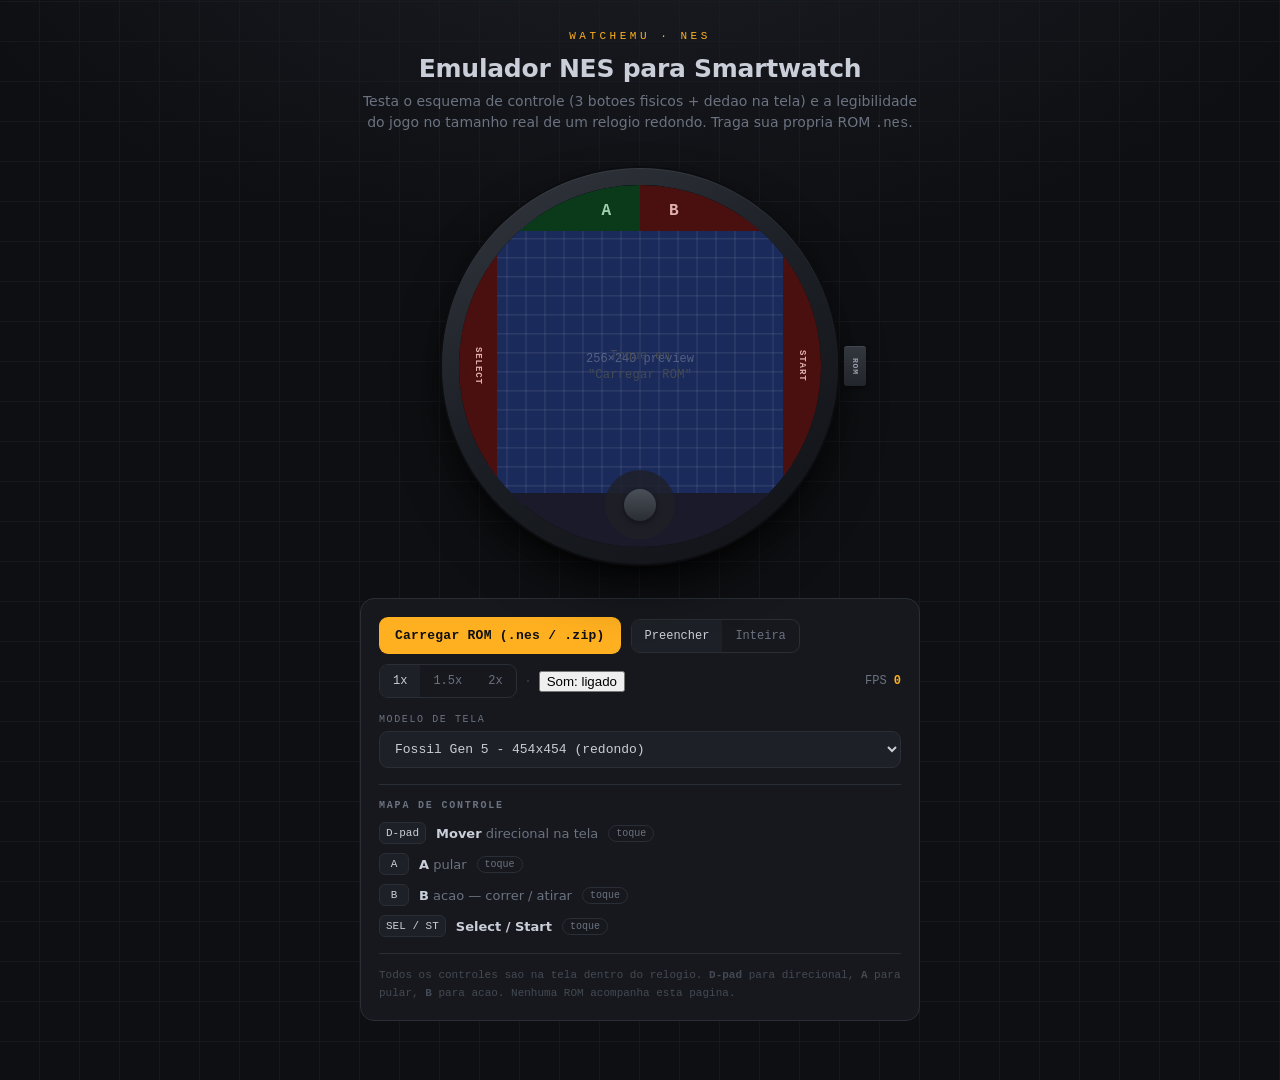
==== nes/index.html @ 9da02919 "Initial commit: WatchEmu - NES/SNES emulator for smartwatches NES emulator using jsnes (pure JS) and" ====
<!DOCTYPE html>
<html lang="pt-BR">
<head>
<meta charset="utf-8">
<meta name="viewport" content="width=device-width, initial-scale=1, maximum-scale=1, user-scalable=no">
<title>WatchEmu — NES</title>
<link rel="stylesheet" href="../shared/watch-ui.css">
</head>
<body>
  <header>
    <p class="eyebrow">WatchEmu · NES</p>
    <h1>Emulador NES para Smartwatch</h1>
    <p>Testa o esquema de controle (3 botoes fisicos + dedao na tela) e a legibilidade do jogo no tamanho real de um relogio redondo. Traga sua propria ROM <code>.nes</code>.</p>
  </header>

  <div class="stage">
    <div class="watch" id="watch">
      <div class="case"></div>
      <button class="pusher pusher-rom" id="romBtn" aria-label="Trocar ROM">ROM</button>
      <div class="screen" id="screen">
        <canvas id="display" width="362" height="362"></canvas>
        <button class="face-btn face-a" id="btnA" aria-label="A">A</button>
        <button class="face-btn face-b" id="btnB" aria-label="B">B</button>
        <button class="side-btn side-select" id="btnSelect" aria-label="Select">SELECT</button>
        <button class="side-btn side-start" id="btnStart" aria-label="Start">START</button>
        <div class="bottom-controls" id="bottomControls">
          <div class="analog" id="analog" aria-label="Direcional">
            <div class="analog-base"></div>
            <div class="analog-stick" id="analogStick"></div>
          </div>
        </div>
        <div class="hint" id="hint">Toque em<br>"Carregar ROM"</div>
      </div>
    </div>
  </div>

  <div class="panel">
    <div class="row">
      <button class="btn" id="loadBtn">Carregar ROM (.nes / .zip)</button>
      <input type="file" id="file" accept=".nes,.zip,application/zip" hidden>
      <div class="seg" id="fitSeg" role="group" aria-label="Ajuste de tela">
        <button data-fit="fill" class="active">Preencher</button>
        <button data-fit="fit">Inteira</button>
      </div>
      <div class="seg" id="zoomSeg" role="group" aria-label="Zoom da camera">
        <button data-zoom="1" class="active">1x</button>
        <button data-zoom="1.5">1.5x</button>
        <button data-zoom="2">2x</button>
      </div>
      <button class="seg" id="soundBtn" style="padding:0"><button class="active" tabindex="-1">Som: ligado</button></button>
      <span class="stat">FPS <b id="fps">&mdash;</b></span>
    </div>

    <div class="row">
      <div class="field" style="flex:1; min-width:200px">
        <label for="model">Modelo de tela</label>
        <select id="model">
          <option value="fossil">Fossil Gen 5 - 454x454 (redondo)</option>
          <option value="tic">TicWatch / Pixel - 416x416 (redondo)</option>
          <option value="gw">Galaxy Watch - 396x396 (redondo)</option>
        </select>
      </div>
    </div>

    <div class="diag" id="romInfo" hidden>
      <h2>Diagnostico da ROM</h2>
      <div id="diagRows"></div>
      <div class="verdict" id="verdict"></div>
    </div>

    <div class="legend">
      <h2>Mapa de controle</h2>
      <div class="map"><span class="k">D-pad</span><span class="what"><b>Mover</b> direcional na tela</span><span class="tag">toque</span></div>
      <div class="map"><span class="k">A</span><span class="what"><b>A</b> pular</span><span class="tag">toque</span></div>
      <div class="map"><span class="k">B</span><span class="what"><b>B</b> acao — correr / atirar</span><span class="tag">toque</span></div>
      <div class="map"><span class="k">SEL / ST</span><span class="what"><b>Select / Start</b></span><span class="tag">toque</span></div>
    </div>

    <div class="note">
      Todos os controles sao na tela dentro do relogio. <b>D-pad</b> para direcional, <b>A</b> para pular, <b>B</b> para acao. Nenhuma ROM acompanha esta pagina.
    </div>
  </div>

  <script src="../shared/fflate.min.js"></script>
  <script src="jsnes.min.js"></script>
  <script src="nes-app.js"></script>
</body>
</html>
---- shared/watch-ui.css ----
:root{
  --bg:#0e0f12; --grid:#16181d; --surface:#16181d; --surface-2:#1d2026;
  --line:#2a2e36; --ink:#c9ced8; --muted:#6b7280; --faint:#444a54;
  --signal:#ffb020; --signal-dim:#7a5512; --screen-glow:#0a1f17;
  --mono:ui-monospace,"SF Mono",Menlo,Consolas,"Liberation Mono",monospace;
  --sans:-apple-system,BlinkMacSystemFont,"Segoe UI",Roboto,system-ui,sans-serif;
}
*{box-sizing:border-box}
html,body{margin:0}
body{
  background:
    radial-gradient(1200px 600px at 50% -10%, #1a1d24 0%, transparent 60%),
    repeating-linear-gradient(0deg, transparent 0 39px, var(--grid) 39px 40px),
    repeating-linear-gradient(90deg, transparent 0 39px, var(--grid) 39px 40px),
    var(--bg);
  color:var(--ink); font-family:var(--sans);
  min-height:100vh; padding:28px 16px 60px;
  display:flex; flex-direction:column; align-items:center; gap:26px;
  -webkit-tap-highlight-color:transparent;
}
header{max-width:560px; text-align:center}
.eyebrow{
  font-family:var(--mono); font-size:11px; letter-spacing:.32em; text-transform:uppercase;
  color:var(--signal); margin:0 0 10px;
}
h1{font-size:25px; line-height:1.15; margin:0 0 8px; font-weight:650; letter-spacing:-.01em}
header p{margin:0; color:var(--muted); font-size:14px; line-height:1.5}

/* ---------- the watch ---------- */
.stage{display:flex; justify-content:center; align-items:center; padding:8px 40px}
.watch{position:relative}
.case{
  position:absolute; inset:0; border-radius:50%;
  background:
    linear-gradient(150deg,#33373f 0%,#1c1f25 46%,#101216 100%);
  box-shadow:
    0 1px 0 rgba(255,255,255,.06) inset,
    0 0 0 2px #0c0d10,
    0 26px 60px -18px #000, 0 8px 22px -10px #000;
}

/* physical pusher button */
.pusher{
  position:absolute; z-index:10;
  border:none; cursor:pointer;
  font-family:var(--mono); font-size:8px; font-weight:700; letter-spacing:.1em;
  color:#9aa0ac; background:linear-gradient(180deg,#33373f,#22252b);
  border-radius:3px;
  box-shadow:0 2px 4px rgba(0,0,0,.4), inset 0 1px 0 rgba(255,255,255,.08);
  transition:transform .05s, box-shadow .05s;
  touch-action:none; user-select:none;
}
.pusher:active{
  transform:translateX(2px);
  box-shadow:0 1px 2px rgba(0,0,0,.3);
}
.pusher-rom{
  right:-28px; top:50%; transform:translateY(-50%);
  width:22px; height:40px;
  writing-mode:vertical-lr; text-orientation:mixed;
  display:flex; align-items:center; justify-content:center;
}
.pusher-rom:active{
  transform:translateY(-50%) translateX(2px);
}

.screen{
  position:absolute; left:50%; top:50%; transform:translate(-50%,-50%);
  border-radius:50%; overflow:hidden;
  background:radial-gradient(circle at 50% 38%, #0c0d10 0%, #050506 78%);
  box-shadow:0 0 26px var(--screen-glow) inset;
  display:flex; align-items:center; justify-content:center;
}
#display{display:block; image-rendering:pixelated}
.hint{
  position:absolute; inset:0; display:flex; align-items:center; justify-content:center;
  text-align:center; padding:0 22%; font-family:var(--mono); font-size:12px;
  color:var(--faint); line-height:1.6; letter-spacing:.02em; pointer-events:none;
}
.hint.gone{display:none}

/* Side buttons: SELECT (left crescent) / START (right crescent) */
.side-btn{
  position:absolute; z-index:5;
  top:10%; height:80%; width:10.5%;
  border:none; background:#4a1010; cursor:pointer; color:#e0b0b0;
  font-family:var(--mono); font-size:9px; font-weight:700; letter-spacing:.1em;
  border-radius:0;
  transition:background .06s, color .06s; touch-action:none; user-select:none;
  writing-mode:vertical-lr; text-orientation:mixed;
  display:flex; align-items:center; justify-content:center;
}
.side-btn:active,.side-btn.on{background:#7a5512; color:#fff}
.side-select{ left:0; }
.side-start{ right:0; }

/* bottom controls: analog in bottom crescent */
.bottom-controls{
  position:absolute; left:0; right:0; bottom:2%; z-index:5;
  display:flex; align-items:center; justify-content:center;
  padding:0; pointer-events:none;
}
/* analog tray: anchored to bottom of .screen, not .bottom-controls */
.screen::after{
  content:"";
  position:absolute; bottom:-5%; left:50%; transform:translateX(-50%);
  width:96%; height:20%;
  background:#1a1a2a;
  border-radius:0;
  z-index:4;
  pointer-events:none;
}


/* face buttons (generic) */
.face-btn{
  pointer-events:auto;
  width:48px; height:48px; border-radius:50%; border:none; cursor:pointer;
  font-family:var(--mono); font-size:20px; font-weight:800; color:#cdd3de;
  background:rgba(40,42,50,.70);
  border:none;
  backdrop-filter:blur(2px);
  display:flex; align-items:center; justify-content:center;
  transition:background .06s, border-color .06s, color .06s;
  touch-action:none; user-select:none; flex-shrink:0;
}
.face-btn:active,.face-btn.on{
  background:rgba(255,176,32,.30); border:none; color:#fff;
}

/* A: top crescent left half */
.face-a{
  position:absolute; z-index:5;
  top:0; left:10%; right:50%;
  width:40%; height:12.5%;
  justify-content:flex-end; padding-top: 2%; padding-right:8%;
  border-radius:0; border:none;
  background:#0a3a1a;
  font-size:16px; color:#a0d0b0;
}
.face-a:active,.face-a.on{background:#1a6a2a; color:#fff}

/* B: top crescent right half */
.face-b{
  position:absolute; z-index:5;
  top:0; right:10%; left:50%;
  width:40%; height:12.5%;
  justify-content:flex-start;padding-top: 2%;  padding-left:8%;
  border-radius:0; border:none;
  background:#4a1010;
  font-size:16px; color:#e0b0b0;
}
.face-b:active,.face-b.on{background:#7a5512; color:#fff}

/* Analog stick */
.analog{
  pointer-events:auto;
  position:relative; width:70px; height:70px; flex-shrink:0;
  touch-action:none; user-select:none;
}
.analog-base{
  position:absolute; inset:0; border-radius:50%;
  background:rgba(30,32,38,.80);
  border:none;
}
.analog-stick{
  position:absolute; width:32px; height:32px; border-radius:50%;
  left:50%; top:50%; transform:translate(-50%,-50%);
  background:linear-gradient(180deg,#4a4f58,#2a2d33);
  border:none;
  box-shadow:0 2px 6px -1px rgba(0,0,0,.5);
  transition:left .08s ease-out, top .08s ease-out;
  pointer-events:none;
}
.analog.active .analog-stick{
  transition:none;
  background:linear-gradient(180deg,#5a4416,#3a2c0f);
  border:none;
  box-shadow:0 0 10px -2px var(--signal);
}

/* ---------- panel ---------- */
.panel{
  width:100%; max-width:560px; background:var(--surface);
  border:1px solid var(--line); border-radius:14px; padding:18px;
  display:flex; flex-direction:column; gap:16px;
}
.row{display:flex; flex-wrap:wrap; gap:10px; align-items:center}
.btn{
  font-family:var(--mono); font-size:13px; cursor:pointer; color:#0e0f12;
  background:var(--signal); border:none; padding:11px 16px; border-radius:9px;
  font-weight:650; letter-spacing:.02em; transition:filter .1s, transform .05s;
}
.btn:hover{filter:brightness(1.08)} .btn:active{transform:translateY(1px)}
.seg{display:inline-flex; border:1px solid var(--line); border-radius:9px; overflow:hidden}
.seg button{
  font-family:var(--mono); font-size:12px; cursor:pointer; background:transparent;
  color:var(--muted); border:none; padding:9px 13px; transition:background .1s,color .1s;
}
.seg button.active{background:var(--surface-2); color:var(--ink)}
.field{display:flex; flex-direction:column; gap:6px}
.field label{font-family:var(--mono); font-size:10px; letter-spacing:.16em; text-transform:uppercase; color:var(--muted)}
select{
  font-family:var(--mono); font-size:13px; color:var(--ink); background:var(--surface-2);
  border:1px solid var(--line); border-radius:9px; padding:9px 11px; cursor:pointer;
}
.stat{margin-left:auto; font-family:var(--mono); font-size:12px; color:var(--muted)}
.stat b{color:var(--signal); font-weight:600}

.legend{border-top:1px solid var(--line); padding-top:15px; display:grid; gap:9px}
.legend h2{font-family:var(--mono); font-size:10px; letter-spacing:.18em; text-transform:uppercase; color:var(--muted); margin:0 0 2px; font-weight:600}
.map{display:flex; align-items:center; gap:10px; font-size:13px}
.map .k{font-family:var(--mono); font-size:11px; min-width:30px; text-align:center; padding:4px 6px; border-radius:6px; border:1px solid var(--line); background:var(--surface-2); color:var(--ink)}
.map .what{color:var(--muted)} .map .what b{color:var(--ink); font-weight:600}
.tag{font-family:var(--mono); font-size:10px; padding:2px 7px; border-radius:20px; border:1px solid var(--line); color:var(--muted)}
.tag.phys{color:var(--signal); border-color:var(--signal-dim)}
.note{font-family:var(--mono); font-size:11px; color:var(--faint); line-height:1.6; border-top:1px solid var(--line); padding-top:13px}

.diag{border-top:1px solid var(--line); padding-top:15px}
.diag h2{font-family:var(--mono); font-size:10px; letter-spacing:.18em; text-transform:uppercase; color:var(--muted); margin:0 0 10px; font-weight:600}
.drow{display:flex; justify-content:space-between; gap:12px; font-family:var(--mono); font-size:12px; padding:3px 0}
.drow span:first-child{color:var(--muted)} .drow span:last-child{color:var(--ink); text-align:right}
.drow .ok{color:#5ad17a} .drow .bad{color:#ff6b6b}
.verdict{margin-top:11px; font-family:var(--mono); font-size:12px; line-height:1.6; padding:11px 13px; border-radius:9px; border:1px solid var(--line); background:var(--surface-2); color:var(--ink)}
.verdict.good{border-color:#2f5a3a; color:#aee3bd} .verdict.warn{border-color:#6b5a2a; color:#e8d29a} .verdict.bad{border-color:#6b2f2f; color:#f0b3b3}

@media (prefers-reduced-motion:reduce){*{transition:none!important}}
:focus-visible{outline:2px solid var(--signal); outline-offset:2px}
@media (max-width:520px){ .stage{padding:8px 34px} h1{font-size:21px} }
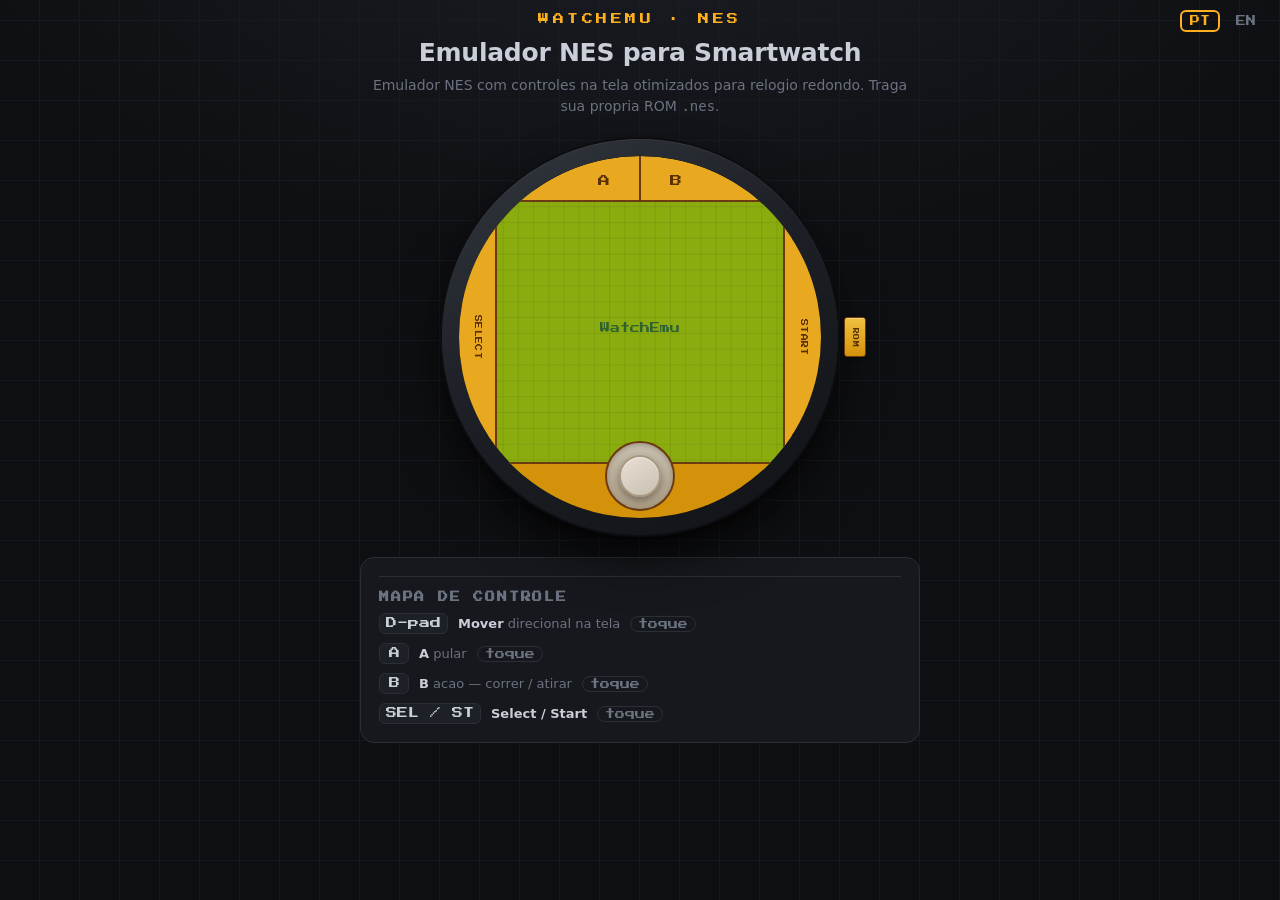
==== commit 1c6a5443: "Press Start 2P font, PT/EN language switch, simplify UI - Swap monospace font for Press Start 2P (re" ====
--- a/nes/index.html
+++ b/nes/index.html
@@ -4,13 +4,21 @@
 <meta charset="utf-8">
 <meta name="viewport" content="width=device-width, initial-scale=1, maximum-scale=1, user-scalable=no">
 <title>WatchEmu — NES</title>
+<link rel="preconnect" href="https://fonts.googleapis.com">
+<link rel="preconnect" href="https://fonts.gstatic.com" crossorigin>
+<link href="https://fonts.googleapis.com/css2?family=Press+Start+2P&display=swap" rel="stylesheet">
 <link rel="stylesheet" href="../shared/watch-ui.css">
 </head>
 <body>
+  <div class="lang-switch" id="langSwitch">
+    <button class="lang-flag active" data-lang="pt" title="Portugues">PT</button>
+    <button class="lang-flag" data-lang="en" title="English">EN</button>
+  </div>
   <header>
     <p class="eyebrow">WatchEmu · NES</p>
-    <h1>Emulador NES para Smartwatch</h1>
-    <p>Testa o esquema de controle (3 botoes fisicos + dedao na tela) e a legibilidade do jogo no tamanho real de um relogio redondo. Traga sua propria ROM <code>.nes</code>.</p>
+    <h1 data-pt="Emulador NES para Smartwatch" data-en="NES Emulator for Smartwatch">Emulador NES para Smartwatch</h1>
+    <p data-pt='Emulador NES com controles na tela otimizados para relogio redondo. Traga sua propria ROM <code>.nes</code>.'
+       data-en='NES emulator with on-screen controls optimized for round watches. Bring your own <code>.nes</code> ROM.'>Emulador NES com controles na tela otimizados para relogio redondo. Traga sua propria ROM <code>.nes</code>.</p>
   </header>
 
   <div class="stage">
@@ -34,55 +42,38 @@
     </div>
   </div>
 
+  <input type="file" id="file" accept=".nes,.zip,application/zip" hidden>
+  <div id="romInfo" hidden></div>
+  <span id="fps" hidden></span>
+
   <div class="panel">
-    <div class="row">
-      <button class="btn" id="loadBtn">Carregar ROM (.nes / .zip)</button>
-      <input type="file" id="file" accept=".nes,.zip,application/zip" hidden>
-      <div class="seg" id="fitSeg" role="group" aria-label="Ajuste de tela">
-        <button data-fit="fill" class="active">Preencher</button>
-        <button data-fit="fit">Inteira</button>
-      </div>
-      <div class="seg" id="zoomSeg" role="group" aria-label="Zoom da camera">
-        <button data-zoom="1" class="active">1x</button>
-        <button data-zoom="1.5">1.5x</button>
-        <button data-zoom="2">2x</button>
-      </div>
-      <button class="seg" id="soundBtn" style="padding:0"><button class="active" tabindex="-1">Som: ligado</button></button>
-      <span class="stat">FPS <b id="fps">&mdash;</b></span>
-    </div>
-
-    <div class="row">
-      <div class="field" style="flex:1; min-width:200px">
-        <label for="model">Modelo de tela</label>
-        <select id="model">
-          <option value="fossil">Fossil Gen 5 - 454x454 (redondo)</option>
-          <option value="tic">TicWatch / Pixel - 416x416 (redondo)</option>
-          <option value="gw">Galaxy Watch - 396x396 (redondo)</option>
-        </select>
-      </div>
-    </div>
-
-    <div class="diag" id="romInfo" hidden>
-      <h2>Diagnostico da ROM</h2>
-      <div id="diagRows"></div>
-      <div class="verdict" id="verdict"></div>
-    </div>
-
     <div class="legend">
-      <h2>Mapa de controle</h2>
-      <div class="map"><span class="k">D-pad</span><span class="what"><b>Mover</b> direcional na tela</span><span class="tag">toque</span></div>
-      <div class="map"><span class="k">A</span><span class="what"><b>A</b> pular</span><span class="tag">toque</span></div>
-      <div class="map"><span class="k">B</span><span class="what"><b>B</b> acao — correr / atirar</span><span class="tag">toque</span></div>
-      <div class="map"><span class="k">SEL / ST</span><span class="what"><b>Select / Start</b></span><span class="tag">toque</span></div>
-    </div>
-
-    <div class="note">
-      Todos os controles sao na tela dentro do relogio. <b>D-pad</b> para direcional, <b>A</b> para pular, <b>B</b> para acao. Nenhuma ROM acompanha esta pagina.
+      <h2 data-pt="Mapa de controle" data-en="Control map">Mapa de controle</h2>
+      <div class="map"><span class="k">D-pad</span><span class="what" data-pt="<b>Mover</b> direcional na tela" data-en="<b>Move</b> on-screen d-pad"><b>Mover</b> direcional na tela</span><span class="tag" data-pt="toque" data-en="touch">toque</span></div>
+      <div class="map"><span class="k">A</span><span class="what" data-pt="<b>A</b> pular" data-en="<b>A</b> jump"><b>A</b> pular</span><span class="tag" data-pt="toque" data-en="touch">toque</span></div>
+      <div class="map"><span class="k">B</span><span class="what" data-pt="<b>B</b> acao — correr / atirar" data-en="<b>B</b> action — run / shoot"><b>B</b> acao — correr / atirar</span><span class="tag" data-pt="toque" data-en="touch">toque</span></div>
+      <div class="map"><span class="k">SEL / ST</span><span class="what" data-pt="<b>Select / Start</b>" data-en="<b>Select / Start</b>"><b>Select / Start</b></span><span class="tag" data-pt="toque" data-en="touch">toque</span></div>
     </div>
   </div>
 
   <script src="../shared/fflate.min.js"></script>
   <script src="jsnes.min.js"></script>
   <script src="nes-app.js"></script>
+  <script>
+  (function(){
+    var lang = "pt";
+    document.getElementById("langSwitch").addEventListener("click", function(e){
+      var btn = e.target.closest("[data-lang]");
+      if (!btn || btn.dataset.lang === lang) return;
+      lang = btn.dataset.lang;
+      document.querySelectorAll(".lang-flag").forEach(function(f){ f.classList.toggle("active", f.dataset.lang === lang); });
+      document.querySelectorAll("[data-"+lang+"]").forEach(function(el){
+        var val = el.getAttribute("data-"+lang);
+        if (val !== null) el.innerHTML = val;
+      });
+      document.documentElement.lang = lang === "pt" ? "pt-BR" : "en";
+    });
+  })();
+  </script>
 </body>
 </html>
--- a/shared/watch-ui.css
+++ b/shared/watch-ui.css
@@ -2,7 +2,7 @@
   --bg:#0e0f12; --grid:#16181d; --surface:#16181d; --surface-2:#1d2026;
   --line:#2a2e36; --ink:#c9ced8; --muted:#6b7280; --faint:#444a54;
   --signal:#ffb020; --signal-dim:#7a5512; --screen-glow:#0a1f17;
-  --mono:ui-monospace,"SF Mono",Menlo,Consolas,"Liberation Mono",monospace;
+  --mono:"Press Start 2P",ui-monospace,"SF Mono",Menlo,Consolas,monospace;
   --sans:-apple-system,BlinkMacSystemFont,"Segoe UI",Roboto,system-ui,sans-serif;
 }
 *{box-sizing:border-box}
@@ -14,11 +14,18 @@
     repeating-linear-gradient(90deg, transparent 0 39px, var(--grid) 39px 40px),
     var(--bg);
   color:var(--ink); font-family:var(--sans);
-  min-height:100vh; padding:28px 16px 60px;
-  display:flex; flex-direction:column; align-items:center; gap:26px;
+  min-height:100vh; padding:12px 16px 12px;
+  display:flex; flex-direction:column; align-items:center; gap:14px;
   -webkit-tap-highlight-color:transparent;
 }
-header{max-width:560px; text-align:center}
+header{max-width:560px; text-align:center; position:relative}
+.lang-switch{display:flex; gap:6px; position:fixed; top:10px; right:14px; z-index:100}
+.lang-flag{
+  font-family:var(--mono); font-size:10px; background:none; border:2px solid transparent; border-radius:6px;
+  cursor:pointer; padding:4px 8px; color:var(--muted); transition:opacity .15s, border-color .15s, color .15s;
+}
+.lang-flag:hover{color:var(--ink)}
+.lang-flag.active{color:var(--signal); border-color:var(--signal)}
 .eyebrow{
   font-family:var(--mono); font-size:11px; letter-spacing:.32em; text-transform:uppercase;
   color:var(--signal); margin:0 0 10px;
@@ -43,10 +50,11 @@
 .pusher{
   position:absolute; z-index:10;
   border:none; cursor:pointer;
-  font-family:var(--mono); font-size:8px; font-weight:700; letter-spacing:.1em;
-  color:#9aa0ac; background:linear-gradient(180deg,#33373f,#22252b);
+  font-family:var(--mono); font-size:6px; font-weight:400; letter-spacing:.05em;
+  color:#5a3000; background:linear-gradient(180deg,#f0c040,#d4920a);
   border-radius:3px;
-  box-shadow:0 2px 4px rgba(0,0,0,.4), inset 0 1px 0 rgba(255,255,255,.08);
+  border:1px solid #6b3a10;
+  box-shadow:0 2px 4px rgba(0,0,0,.3), inset 0 1px 0 rgba(255,255,255,.3);
   transition:transform .05s, box-shadow .05s;
   touch-action:none; user-select:none;
 }
@@ -73,26 +81,28 @@
 }
 #display{display:block; image-rendering:pixelated}
 .hint{
-  position:absolute; inset:0; display:flex; align-items:center; justify-content:center;
+  position:absolute; inset:0; display:none; align-items:center; justify-content:center;
   text-align:center; padding:0 22%; font-family:var(--mono); font-size:12px;
   color:var(--faint); line-height:1.6; letter-spacing:.02em; pointer-events:none;
 }
+.hint.show{display:flex}
 .hint.gone{display:none}
 
 /* Side buttons: SELECT (left crescent) / START (right crescent) */
 .side-btn{
   position:absolute; z-index:5;
   top:10%; height:80%; width:10.5%;
-  border:none; background:#4a1010; cursor:pointer; color:#e0b0b0;
-  font-family:var(--mono); font-size:9px; font-weight:700; letter-spacing:.1em;
+  border:none; background:#e8a820; cursor:pointer; color:#5a3000;
+  font-family:var(--mono); font-size:7px; font-weight:400; letter-spacing:.05em;
   border-radius:0;
+  border-left:2px solid #6b3a10; border-right:2px solid #6b3a10;
   transition:background .06s, color .06s; touch-action:none; user-select:none;
   writing-mode:vertical-lr; text-orientation:mixed;
   display:flex; align-items:center; justify-content:center;
 }
-.side-btn:active,.side-btn.on{background:#7a5512; color:#fff}
-.side-select{ left:0; }
-.side-start{ right:0; }
+.side-btn:active,.side-btn.on{background:#f0c040; color:#3a1800}
+.side-select{ left:0; border-left:none; }
+.side-start{ right:0; border-right:none; }
 
 /* bottom controls: analog in bottom crescent */
 .bottom-controls{
@@ -105,7 +115,8 @@
   content:"";
   position:absolute; bottom:-5%; left:50%; transform:translateX(-50%);
   width:96%; height:20%;
-  background:#1a1a2a;
+  background:#d4920a;
+  border-top:2px solid #6b3a10;
   border-radius:0;
   z-index:4;
   pointer-events:none;
@@ -135,10 +146,12 @@
   width:40%; height:12.5%;
   justify-content:flex-end; padding-top: 2%; padding-right:8%;
   border-radius:0; border:none;
-  background:#0a3a1a;
-  font-size:16px; color:#a0d0b0;
-}
-.face-a:active,.face-a.on{background:#1a6a2a; color:#fff}
+  background:#e8a820;
+  border-bottom:2px solid #6b3a10;
+  border-right:1px solid #6b3a10;
+  font-size:12px; font-weight:400; color:#5a3000;
+}
+.face-a:active,.face-a.on{background:#f0c040; color:#3a1800}
 
 /* B: top crescent right half */
 .face-b{
@@ -147,10 +160,12 @@
   width:40%; height:12.5%;
   justify-content:flex-start;padding-top: 2%;  padding-left:8%;
   border-radius:0; border:none;
-  background:#4a1010;
-  font-size:16px; color:#e0b0b0;
-}
-.face-b:active,.face-b.on{background:#7a5512; color:#fff}
+  background:#e8a820;
+  border-bottom:2px solid #6b3a10;
+  border-left:1px solid #6b3a10;
+  font-size:12px; font-weight:400; color:#5a3000;
+}
+.face-b:active,.face-b.on{background:#f0c040; color:#3a1800}
 
 /* Analog stick */
 .analog{
@@ -160,23 +175,24 @@
 }
 .analog-base{
   position:absolute; inset:0; border-radius:50%;
-  background:rgba(30,32,38,.80);
-  border:none;
+  background:linear-gradient(180deg,#c8c0b0,#a89880);
+  border:2px solid #6b3a10;
+  box-shadow:inset 0 2px 4px rgba(0,0,0,.2);
 }
 .analog-stick{
-  position:absolute; width:32px; height:32px; border-radius:50%;
+  position:absolute; width:42px; height:42px; border-radius:50%;
   left:50%; top:50%; transform:translate(-50%,-50%);
-  background:linear-gradient(180deg,#4a4f58,#2a2d33);
-  border:none;
-  box-shadow:0 2px 6px -1px rgba(0,0,0,.5);
+  background:linear-gradient(150deg,#e8e0d4,#c8c0b0);
+  border:2px solid #a89880;
+  box-shadow:0 3px 6px rgba(0,0,0,.3), inset 0 1px 0 rgba(255,255,255,.5);
   transition:left .08s ease-out, top .08s ease-out;
   pointer-events:none;
 }
 .analog.active .analog-stick{
   transition:none;
-  background:linear-gradient(180deg,#5a4416,#3a2c0f);
-  border:none;
-  box-shadow:0 0 10px -2px var(--signal);
+  background:linear-gradient(150deg,#f0d870,#d4a820);
+  border-color:#6b3a10;
+  box-shadow:0 2px 8px rgba(232,168,32,.4), inset 0 1px 0 rgba(255,255,255,.4);
 }
 
 /* ---------- panel ---------- */
